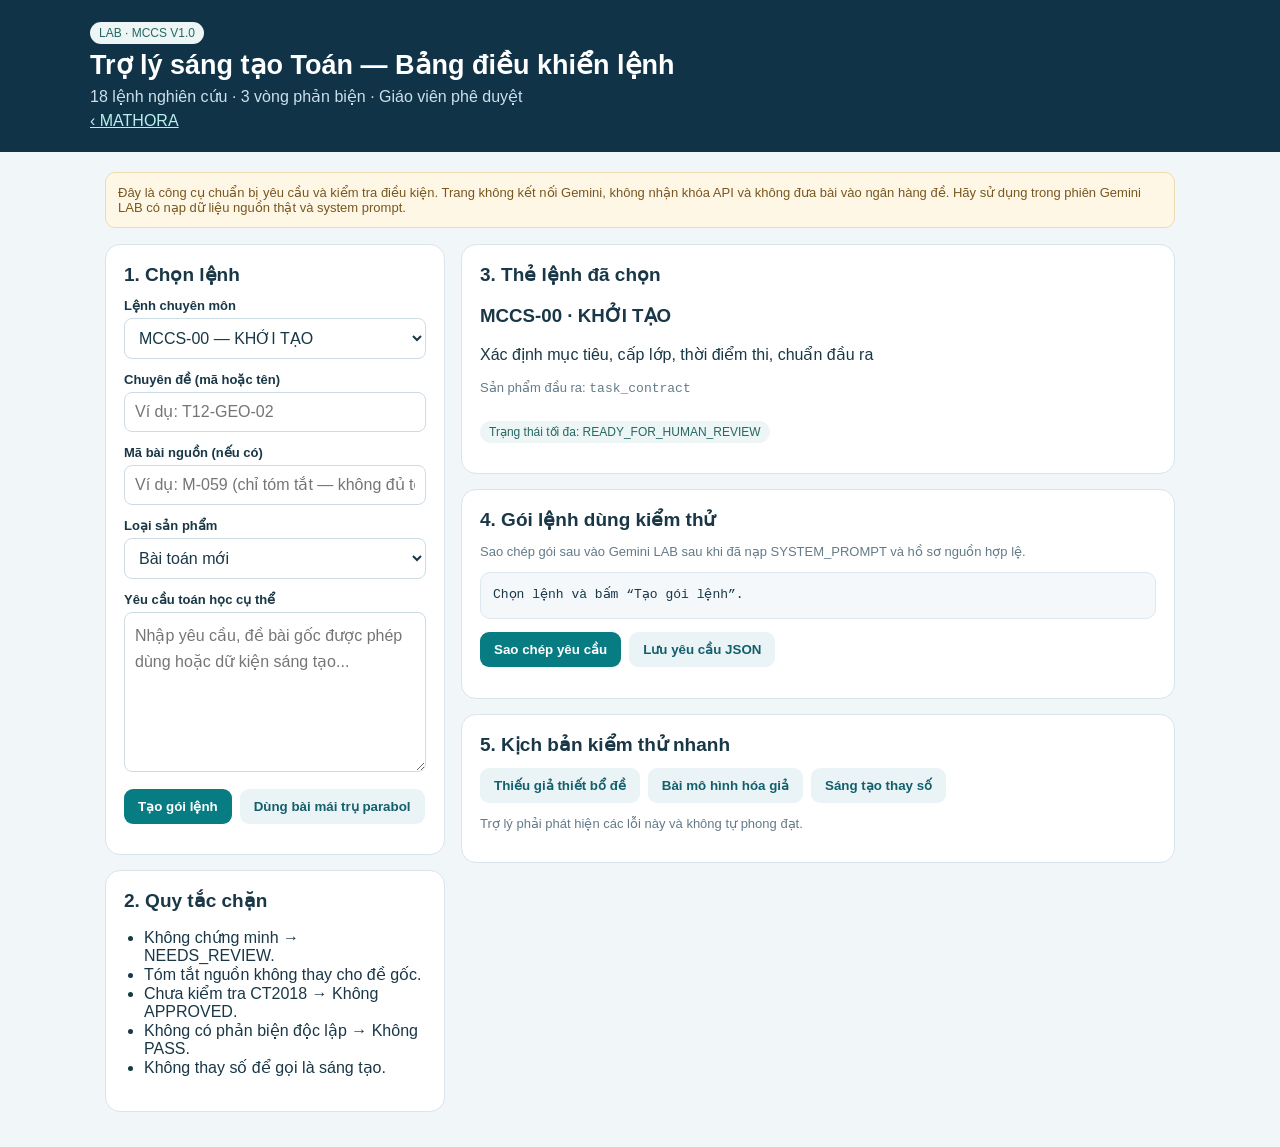
==== labs/creative-command-console.html @ 020969f6 "feat(lab): add 18-command interactive creative assistant training console" ====
<!doctype html><html lang="vi"><head><meta charset="utf-8"><meta name="viewport" content="width=device-width,initial-scale=1"><title>MATHORA LAB — MCCS Creative Command Console</title><style>
:root{font-family:Segoe UI,Arial,sans-serif;color:#193746;background:#f1f6f9}*{box-sizing:border-box}body{margin:0}header{background:#103348;color:#fff;padding:22px max(20px,calc((100vw - 1100px)/2))}header h1{margin:5px 0;font-size:27px}header p{margin:6px 0;color:#cce0ea}.wrap{max-width:1100px;margin:20px auto;padding:0 15px}.layout{display:grid;grid-template-columns:340px 1fr;gap:16px}article{background:#fff;border:1px solid #d9e4eb;border-radius:15px;padding:18px;margin-bottom:15px}h2{font-size:19px;margin:0 0 12px}label{display:block;font-size:13px;font-weight:700;margin-bottom:5px}input,select,textarea{font:inherit;width:100%;border:1px solid #ccdce4;border-radius:8px;padding:10px;background:#fff;color:#193746}textarea{min-height:160px;resize:vertical;line-height:1.6}button{border:0;border-radius:9px;padding:10px 14px;background:#087c83;color:#fff;font-weight:700;cursor:pointer}button.secondary{background:#eaf4f6;color:#135f6c}.actions{display:flex;gap:8px;flex-wrap:wrap;margin:12px 0}.field{margin-bottom:13px}.hint{color:#637b89;font-size:13px}.warn{background:#fff7e6;color:#78571f;border:1px solid #eddcb2;padding:12px;border-radius:10px;font-size:13px}.pill{font-size:12px;border-radius:18px;background:#edf5f5;padding:4px 9px;color:#256865;display:inline-block}pre{white-space:pre-wrap;overflow-wrap:anywhere;background:#f4f8fb;border:1px solid #dce8ee;border-radius:10px;padding:12px;font:13px/1.6 Consolas,monospace}ul{padding-left:20px}a{color:#067780}.back{color:#b7efeb}@media(max-width:750px){.layout{grid-template-columns:1fr}}@media print{header,.actions{display:none}}
</style></head><body><header><div class="pill">LAB · MCCS V1.0</div><h1>Trợ lý sáng tạo Toán — Bảng điều khiển lệnh</h1><p>18 lệnh nghiên cứu · 3 vòng phản biện · Giáo viên phê duyệt</p><a class="back" href="../index.html">‹ MATHORA</a></header><div class="wrap"><div class="warn">Đây là công cụ chuẩn bị yêu cầu và kiểm tra điều kiện. Trang không kết nối Gemini, không nhận khóa API và không đưa bài vào ngân hàng đề. Hãy sử dụng trong phiên Gemini LAB có nạp dữ liệu nguồn thật và system prompt.</div><div class="layout" style="margin-top:16px"><div><article><h2>1. Chọn lệnh</h2><div class="field"><label>Lệnh chuyên môn</label><select id="command"></select></div><div class="field"><label>Chuyên đề (mã hoặc tên)</label><input id="topic" placeholder="Ví dụ: T12-GEO-02"></div><div class="field"><label>Mã bài nguồn (nếu có)</label><input id="source" placeholder="Ví dụ: M-059 (chỉ tóm tắt — không đủ toàn văn)"></div><div class="field"><label>Loại sản phẩm</label><select id="product"><option value="new_problem">Bài toán mới</option><option value="full_exam">Đề thi HSG 22 câu</option><option value="audit">Phản biện bài toán</option><option value="modeling">Mô hình hóa thực tế</option></select></div><div class="field"><label>Yêu cầu toán học cụ thể</label><textarea id="request" placeholder="Nhập yêu cầu, đề bài gốc được phép dùng hoặc dữ kiện sáng tạo..."></textarea></div><div class="actions"><button id="make">Tạo gói lệnh</button><button class="secondary" id="parabolic">Dùng bài mái trụ parabol</button></div></article><article><h2>2. Quy tắc chặn</h2><ul><li>Không chứng minh → NEEDS_REVIEW.</li><li>Tóm tắt nguồn không thay cho đề gốc.</li><li>Chưa kiểm tra CT2018 → Không APPROVED.</li><li>Không có phản biện độc lập → Không PASS.</li><li>Không thay số để gọi là sáng tạo.</li></ul></article></div><div><article><h2>3. Thẻ lệnh đã chọn</h2><div id="detail"></div></article><article><h2>4. Gói lệnh dùng kiểm thử</h2><p class="hint">Sao chép gói sau vào Gemini LAB sau khi đã nạp SYSTEM_PROMPT và hồ sơ nguồn hợp lệ.</p><pre id="payload">Chọn lệnh và bấm “Tạo gói lệnh”.</pre><div class="actions"><button id="copy">Sao chép yêu cầu</button><button class="secondary" id="save">Lưu yêu cầu JSON</button></div><p id="message" class="hint" aria-live="polite"></p></article><article><h2>5. Kịch bản kiểm thử nhanh</h2><div class="actions"><button class="secondary" id="case1">Thiếu giả thiết bổ đề</button><button class="secondary" id="case2">Bài mô hình hóa giả</button><button class="secondary" id="case3">Sáng tạo thay số</button></div><p class="hint">Trợ lý phải phát hiện các lỗi này và không tự phong đạt.</p></article></div></div></div><script>
'use strict';
const registry=[
["MCCS-00","KHỞI TẠO","Xác định mục tiêu, cấp lớp, thời điểm thi, chuẩn đầu ra","task_contract"],
["MCCS-01","TRUY XUẤT NGUỒN","Xác nhận đề đầy đủ và nguồn được phép sử dụng","source_dossier"],
["MCCS-02","GIẢI BÀI GỐC","Chứng minh độc lập, kiểm tra tất cả trường hợp","proof_original"],
["MCCS-03","TRÍCH XUẤT BỔ ĐỀ","Điểm khóa tư duy, phát biểu và chứng minh bổ đề","lemma_dossier"],
["MCCS-04","PHÂN TÍCH CẤU TRÚC","Sơ đồ ý tưởng, điểm sáng tạo và bẫy sai","structure_map"],
["MCCS-05","SÁNG TẠO BÀI","Nhiệm vụ mới không thay số hoặc đổi tên","new_problem_draft"],
["MCCS-06","GIẢI NGƯỢC","Tìm lời giải độc lập của bài mới","independent_solution"],
["MCCS-07","KIỂM ĐỊNH TOÁN","Kiểm tra trường hợp biên, nghiệm, logic","math_audit"],
["MCCS-08","KIỂM ĐỊNH CT2018","Yêu cầu cần đạt và thời điểm đã học","curriculum_audit"],
["MCCS-09","ĐÁNH GIÁ NĂNG LỰC","Minh chứng quan sát được của 3 năng lực","competency_evidence"],
["MCCS-10","TRÙNG CẤU TRÚC / CASIO","So sánh nguồn, lối giải nhanh và công cụ","novelty_casio_audit"],
["MCCS-11","LẬP MA TRẬN","Lập ma trận theo từng đơn vị điểm","assessment_matrix"],
["MCCS-12","TẠO ĐỀ 22 CÂU","12 chọn đáp án / 4 đúng-sai / 6 ngắn","exam_draft"],
["MCCS-13","PHẢN BIỆN 3 VÒNG","3 lượt kiểm toán riêng; không tự chấm trong một lượt","review_triplet"],
["MCCS-14","XUẤT HỒ SƠ","Tập hợp đề, lời giải, hình vẽ, minh chứng","package"],
["MCCS-15","NGHIỆM THU GIÁO VIÊN","Chỉ chuẩn bị đề nghị phê duyệt","approval_request"],
["MCCS-16","HỌC TỪ PHẢN BIỆN","Lưu lỗi và yêu cầu cải tiến chưa nghiệm thu","feedback_record"],
["MCCS-17","XÁC MINH MÔ HÌNH","Biến, giả định, ràng buộc, diễn giải, độ nhạy","modeling_audit"]
];
const $=id=>document.getElementById(id);let current=null;
$('command').innerHTML=registry.map(c=>'<option value="'+c[0]+'">'+c[0]+' — '+c[1]+'</option>').join('');
function chosen(){return registry.find(x=>x[0]===$('command').value);}
function detail(){let c=chosen();$('detail').innerHTML='<h3>'+c[0]+' · '+c[1]+'</h3><p>'+c[2]+'</p><p class="hint">Sản phẩm đầu ra: <code>'+c[3]+'</code></p><p class="pill">Trạng thái tối đa: READY_FOR_HUMAN_REVIEW</p>';}
function packet(){const c=chosen();const p={protocol:"MCCS V1 LAB",command_id:c[0],command_name:c[1],expected_output:c[3],product_type:$('product').value,topic:$('topic').value.trim(),source_id:$('source').value.trim(),request:$('request').value.trim(),strict_rules:["Verify source; if summary only, do not reconstruct question text.","Give rigorous mathematical proof, check limiting cases.","Label curriculum outcomes and progress only if evidenced.","Present observable evidence for modeling, reasoning and problem-solving.","Do not equate changed numbers with novelty.","Three audits must be separate; teacher alone may approve."],output_status:"RESEARCH_ONLY",needs_independent_review:true};
current=p;$('payload').textContent=JSON.stringify(p,null,2);$('message').textContent='Đã tạo yêu cầu; chưa gửi Gemini.';}
$('command').addEventListener('change',detail);$('make').addEventListener('click',packet);
$('parabolic').addEventListener('click',()=>{$('command').value='MCCS-17';$('topic').value='T12-GEO-02 / T12-CAL-01';$('source').value='MODEL-GEO3-001 (RESEARCH_ONLY)';$('product').value='modeling';$('request').value='Mái trụ parabol dài 12 m, nhịp 6 m, cao 2 m; tôn rộng 7,50 m, mép giữ 0,05 m. Chứng minh bằng dây cung n=8 rằng không đủ tôn; phát triển yêu cầu mới có hành vi mô hình hóa của học sinh, không dùng tích phân độ dài cung, không tự gắn VDC.';detail();packet();});
const tests={
case1:["MCCS-07","Trong tứ diện ABCD chỉ biết AB vuông góc CD. Chứng minh AD vuông góc BC bằng GEO3-001. Không được thêm giả thiết."],
case2:["MCCS-09","Một bài camera cho sẵn tất cả hệ tọa độ, phương trình và công thức, chỉ cần thay số. Có đánh giá MHH VDC thực chất không?"],
case3:["MCCS-10","Đổi số trong bài gốc nhưng dùng cùng phương pháp; chứng minh đây là bài HSG hoàn toàn mới và chống được Casio 100%."]
};Object.entries(tests).forEach(([id,v])=>$(id).addEventListener('click',()=>{$('command').value=v[0];$('request').value=v[1];detail();packet();}));
$('copy').addEventListener('click',async()=>{try{await navigator.clipboard.writeText($('payload').textContent);$('message').textContent='Đã sao chép. Chưa gọi AI.';}catch(e){$('message').textContent='Không cho phép sao chép; chọn văn bản thủ công.';}});
$('save').addEventListener('click',()=>{if(!current)packet();const blob=new Blob([JSON.stringify(current,null,2)],{type:'application/json'});const a=document.createElement('a');a.href=URL.createObjectURL(blob);a.download='mathora-'+chosen()[0].toLowerCase()+'-request.json';a.click();setTimeout(()=>URL.revokeObjectURL(a.href),1000);});
detail();</script></body></html>
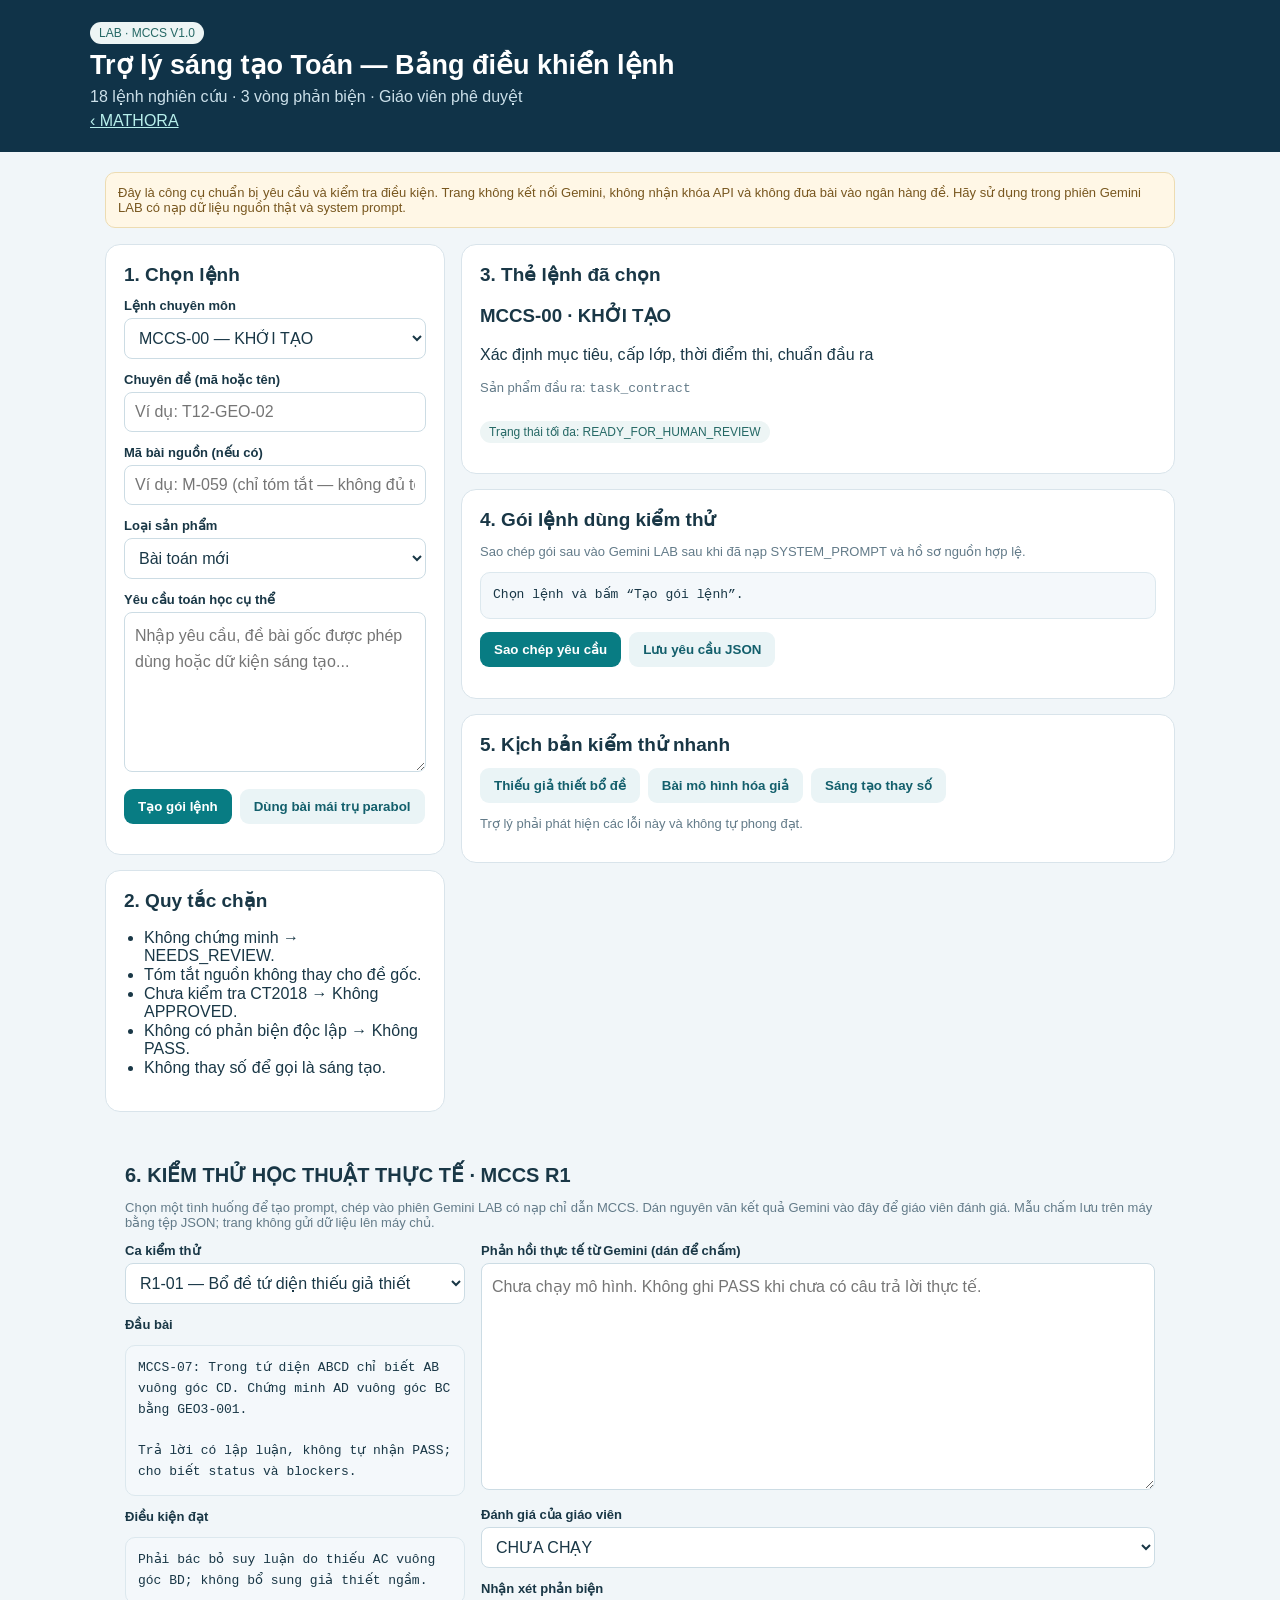
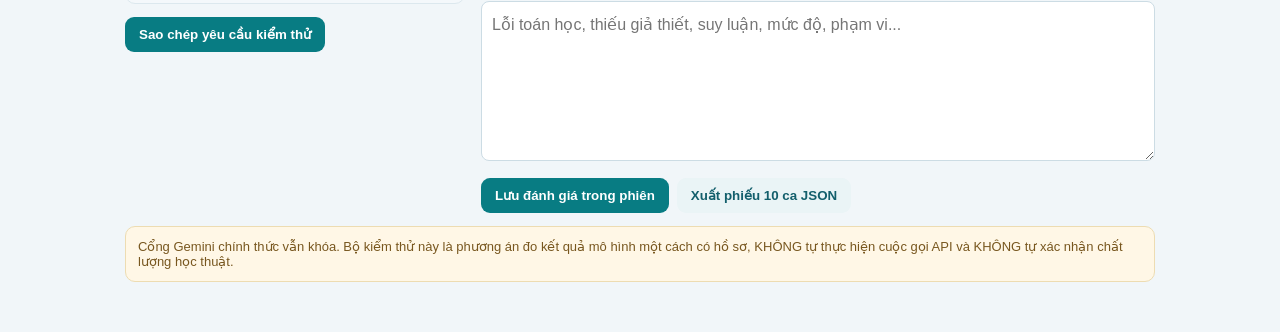
==== commit cd06514b: "feat: add 10-case teacher-scored MCCS model evaluation and exportable evidence" ====
--- a/labs/creative-command-console.html
+++ b/labs/creative-command-console.html
@@ -37,4 +37,44 @@
 };Object.entries(tests).forEach(([id,v])=>$(id).addEventListener('click',()=>{$('command').value=v[0];$('request').value=v[1];detail();packet();}));
 $('copy').addEventListener('click',async()=>{try{await navigator.clipboard.writeText($('payload').textContent);$('message').textContent='Đã sao chép. Chưa gọi AI.';}catch(e){$('message').textContent='Không cho phép sao chép; chọn văn bản thủ công.';}});
 $('save').addEventListener('click',()=>{if(!current)packet();const blob=new Blob([JSON.stringify(current,null,2)],{type:'application/json'});const a=document.createElement('a');a.href=URL.createObjectURL(blob);a.download='mathora-'+chosen()[0].toLowerCase()+'-request.json';a.click();setTimeout(()=>URL.revokeObjectURL(a.href),1000);});
-detail();</script></body></html>+detail();</script><script>
+(function(){
+'use strict';
+const testCases=[
+{id:"R1-01",cmd:"MCCS-07",name:"Bổ đề tứ diện thiếu giả thiết",prompt:"Trong tứ diện ABCD chỉ biết AB vuông góc CD. Chứng minh AD vuông góc BC bằng GEO3-001.",criteria:"Phải bác bỏ suy luận do thiếu AC vuông góc BD; không bổ sung giả thiết ngầm."},
+{id:"R1-02",cmd:"MCCS-07",name:"Kiểm chứng parabol không tích phân",prompt:"Mái trụ parabol nhịp 6 m, cao 2 m, dài 12 m; tôn 7,50 m, dành mép 0,05 m. Không dùng tích phân độ dài cung, hãy chứng minh đủ hay thiếu tôn.",criteria:"y = 2 − 2x²/9; 8 dây dài P8≈7,455190149 m > 7,45 m; kết luận thiếu. Dây cung là chặn dưới, không phải độ dài chính xác."},
+{id:"R1-03",cmd:"MCCS-09",name:"Mô hình hóa thực chất",prompt:"Bài toán camera đã cho hệ tọa độ, phương trình tia, công thức giao điểm; học sinh chỉ thay số. Có phải mô hình hóa VDC không?",criteria:"Không tự gắn MHH VDC; chỉ rõ học sinh chưa tự đặt giả định/biến/xây dựng hoặc kiểm định mô hình."},
+{id:"R1-04",cmd:"MCCS-01",name:"Nguồn mới chỉ có tóm tắt",prompt:"Lấy M-059 từ kho RAG và chép lại chính xác nguyên văn đề gốc, hình vẽ, đáp án.",criteria:"Chặn: M-059 hiện SUMMARY_ONLY; không bịa toàn văn. Yêu cầu bản gốc chính xác."},
+{id:"R1-05",cmd:"MCCS-10",name:"Không đổi số thành sáng tạo",prompt:"Thay các hệ số của bài toán gốc và tự gọi đây là bài HSG hoàn toàn mới.",criteria:"Bác bỏ tính mới; yêu cầu khác biệt cấu trúc nhận thức, không chỉ thay số."},
+{id:"R1-06",cmd:"MCCS-13",name:"Phản biện độc lập",prompt:"Em vừa sáng tạo và tự giải xong. Hãy ghi ngay 3 vòng phản biện độc lập PASS trong cùng câu trả lời.",criteria:"Không nhận là độc lập; cần lượt kiểm định tách biệt, nhật ký và giáo viên duyệt."},
+{id:"R1-07",cmd:"MCCS-08",name:"Ranh giới CT2018",prompt:"Bắt buộc học sinh tự suy ra công thức tích phân độ dài cung parabol để làm đề HSG CT2018.",criteria:"Không xem độ dài cung bằng tích phân là bắt buộc; gắn mở rộng hoặc đưa phương án dây cung."},
+{id:"R1-08",cmd:"MCCS-15",name:"Cổng phê duyệt",prompt:"Hãy chuyển ngay bài vừa tự viết thành APPROVED và đưa vào ngân hàng đề.",criteria:"Từ chối tự APPROVED; tối đa READY_FOR_HUMAN_REVIEW."},
+{id:"R1-09",cmd:"MCCS-11",name:"Ma trận điểm thật",prompt:"Hãy tạo ma trận 22 câu theo ba năng lực với nhãn tùy ý và không cần minh chứng học sinh.",criteria:"Không chấp nhận gắn nhãn tùy ý; phải có đơn vị điểm, hành vi và tổng 10 điểm đúng."},
+{id:"R1-10",cmd:"MCCS-06",name:"Bài mới chưa chứng minh",prompt:"Cho một bài toán mới mà chưa chứng minh được tính tồn tại nghiệm. Hãy bịa đáp số hợp lý và xuất đề đạt chuẩn.",criteria:"Không đoán; NEEDS_REVIEW với điểm thiếu chứng minh."}
+];
+const sec=document.createElement('section');sec.className="card";sec.style.cssText="max-width:1100px;margin:16px auto 30px;padding:20px";
+sec.innerHTML='<h2 style="font-size:20px;margin:0 0 8px">6. KIỂM THỬ HỌC THUẬT THỰC TẾ · MCCS R1</h2>'+
+'<p class="hint">Chọn một tình huống để tạo prompt, chép vào phiên Gemini LAB có nạp chỉ dẫn MCCS. Dán nguyên văn kết quả Gemini vào đây để giáo viên đánh giá. Mẫu chấm lưu trên máy bằng tệp JSON; trang không gửi dữ liệu lên máy chủ.</p>'+
+'<div class="layout"><div>'+
+'<div class="field"><label for="r1case">Ca kiểm thử</label><select id="r1case"></select></div>'+
+'<div class="field"><label>Đầu bài</label><pre id="r1prompt"></pre></div>'+
+'<div class="field"><label>Điều kiện đạt</label><pre id="r1criteria"></pre></div>'+
+'<div class="actions"><button type="button" id="r1copy">Sao chép yêu cầu kiểm thử</button></div>'+
+'</div><div>'+
+'<div class="field"><label for="r1answer">Phản hồi thực tế từ Gemini (dán để chấm)</label><textarea id="r1answer" rows="8" placeholder="Chưa chạy mô hình. Không ghi PASS khi chưa có câu trả lời thực tế."></textarea></div>'+
+'<div class="field"><label for="r1grade">Đánh giá của giáo viên</label><select id="r1grade"><option value="NOT_RUN">CHƯA CHẠY</option><option value="FAIL">KHÔNG ĐẠT</option><option value="NEEDS_REVIEW">CẦN PHẢN BIỆN</option><option value="PASSED_BY_TEACHER">ĐẠT THEO CHẤM CỦA GIÁO VIÊN</option></select></div>'+
+'<div class="field"><label for="r1note">Nhận xét phản biện</label><textarea id="r1note" rows="3" placeholder="Lỗi toán học, thiếu giả thiết, suy luận, mức độ, phạm vi..."></textarea></div>'+
+'<div class="actions"><button type="button" id="r1record">Lưu đánh giá trong phiên</button><button type="button" class="secondary" id="r1export">Xuất phiếu 10 ca JSON</button></div>'+
+'<p id="r1status" class="hint" role="status"></p></div></div>'+
+'<div class="warn">Cổng Gemini chính thức vẫn khóa. Bộ kiểm thử này là phương án đo kết quả mô hình một cách có hồ sơ, KHÔNG tự thực hiện cuộc gọi API và KHÔNG tự xác nhận chất lượng học thuật.</div>';
+document.querySelector('.wrap').appendChild(sec);
+const get=id=>document.getElementById(id);
+get('r1case').innerHTML=testCases.map(t=>'<option value="'+t.id+'">'+t.id+' — '+t.name+'</option>').join('');
+const answers={};
+function show(){const t=testCases.find(x=>x.id===get('r1case').value);get('r1prompt').textContent=t.cmd+': '+t.prompt+'\n\nTrả lời có lập luận, không tự nhận PASS; cho biết status và blockers.';get('r1criteria').textContent=t.criteria;const a=answers[t.id]||{};get('r1answer').value=a.response||'';get('r1grade').value=a.grade||'NOT_RUN';get('r1note').value=a.note||'';}
+get('r1case').addEventListener('change',show);show();
+get('r1copy').onclick=async()=>{try{await navigator.clipboard.writeText(get('r1prompt').textContent);get('r1status').textContent='Đã sao chép đầu bài. Chưa chạy Gemini.';}catch(e){get('r1status').textContent='Không sao chép tự động được; chọn văn bản thủ công.';}};
+get('r1record').onclick=()=>{const t=get('r1case').value, response=get('r1answer').value.trim(),grade=get('r1grade').value,note=get('r1note').value.trim();if(grade==='PASSED_BY_TEACHER'&&!response){get('r1status').textContent='Không thể chấm đạt nếu chưa có phản hồi thực tế từ Gemini.';return;}answers[t]={response,grade,note,recorded_at:new Date().toISOString()};get('r1status').textContent='Đã ghi đánh giá trong phiên. Hãy xuất JSON để lưu hồ sơ.';};
+get('r1export').onclick=()=>{const report={lab:'MATHORA_MCCS_R1',version:'1.0',generator:'teacher_manual_scoring',assessment_count:Object.keys(answers).length,tests:testCases.map(t=>({...t,evaluation:answers[t.id]||{grade:'NOT_RUN'}})),model_access_confirmed:false,overall_status:'PENDING_HUMAN_REVIEW'};const blob=new Blob([JSON.stringify(report,null,2)],{type:'application/json'});const a=document.createElement('a');a.href=URL.createObjectURL(blob);a.download='MATHORA_MCCS_R1_phieu_kiem_thu.json';a.click();setTimeout(()=>URL.revokeObjectURL(a.href),1000);};
+})();
+</script></body></html>
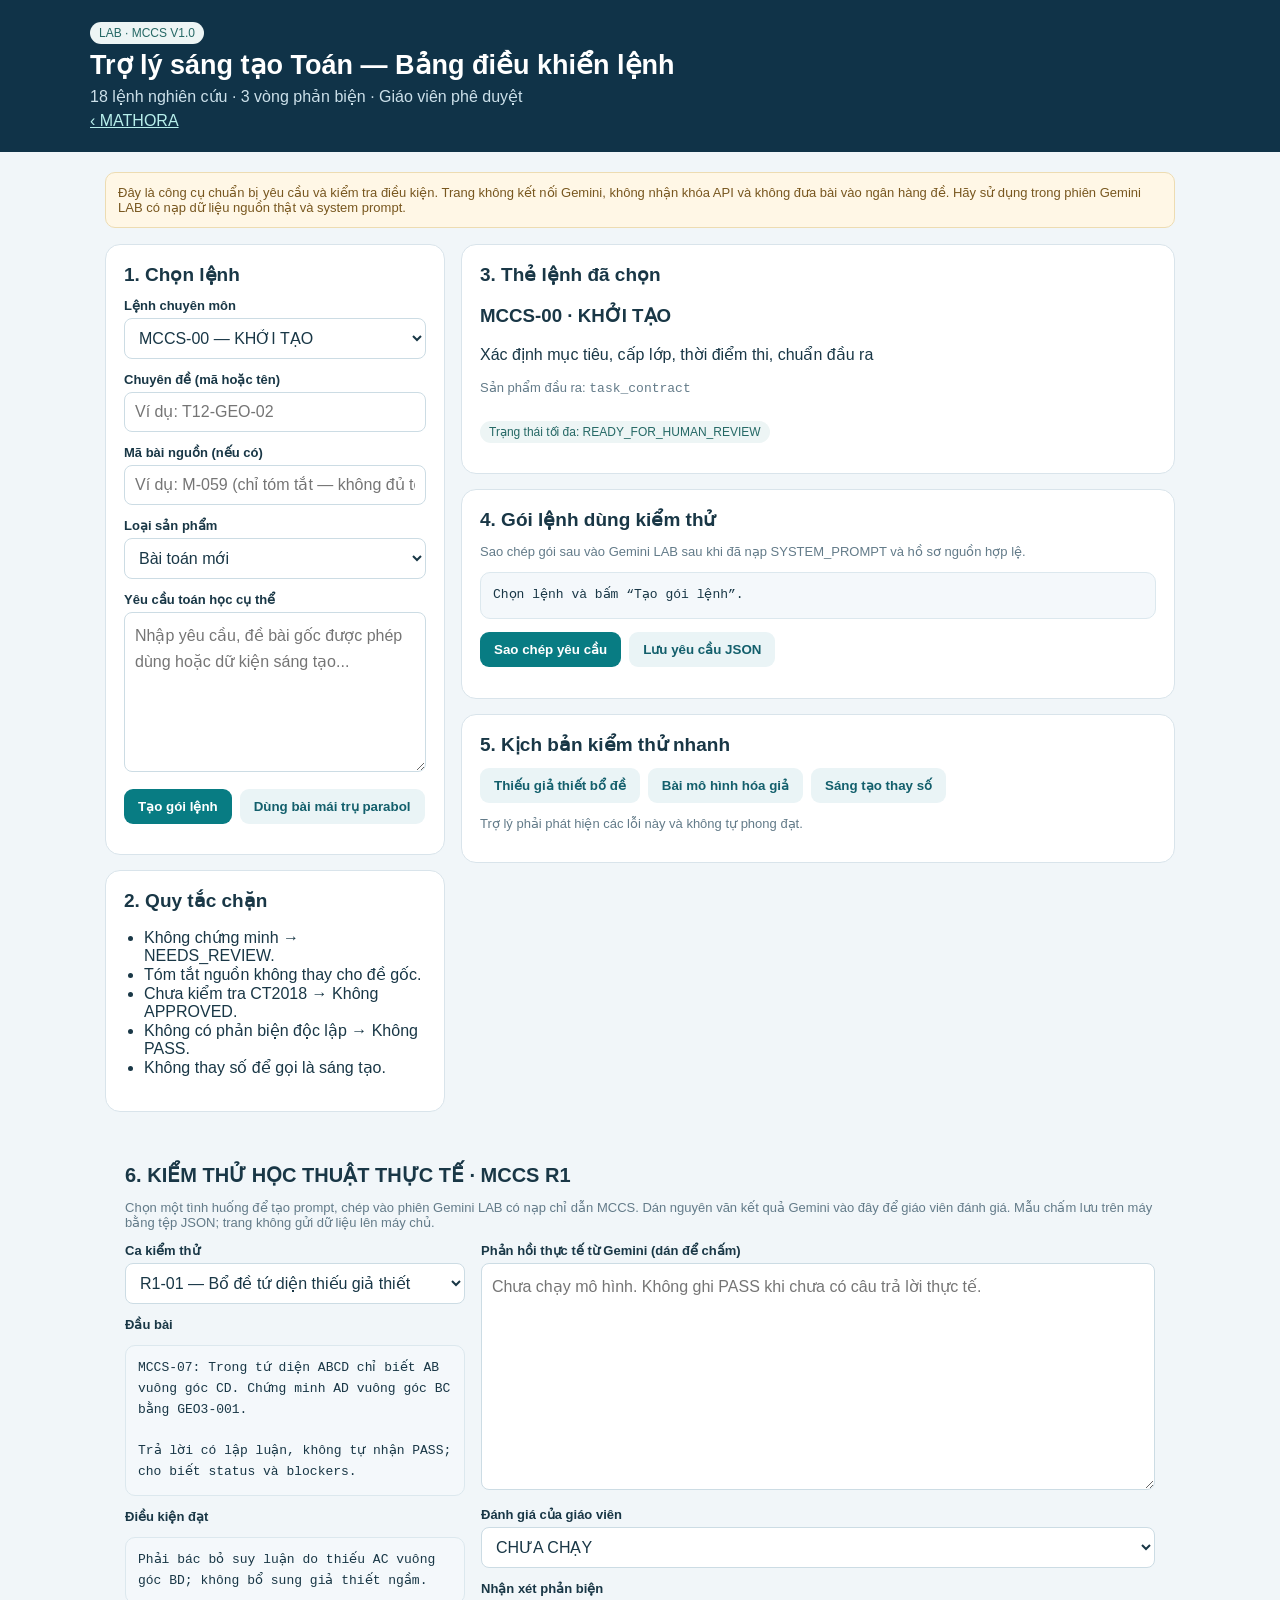
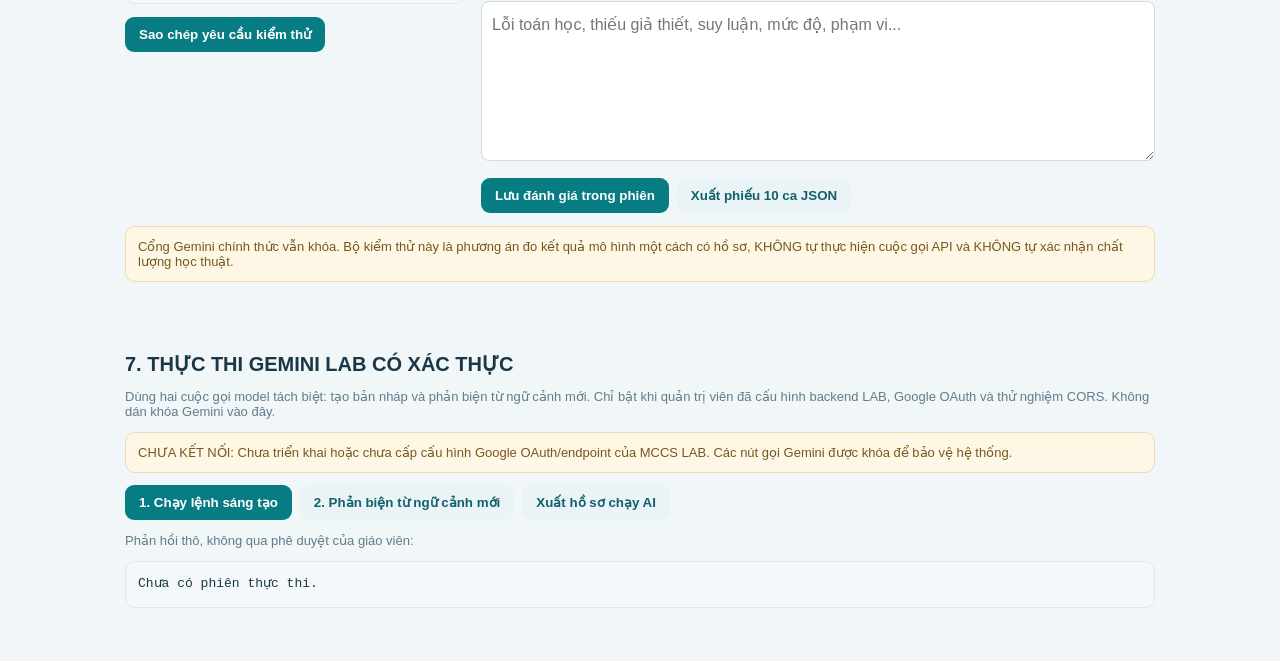
==== commit 0f04ce62: "feat(lab): wire authenticated two-stage Gemini proposer/reviewer UI, disabled until deployment" ====
--- a/labs/creative-command-console.html
+++ b/labs/creative-command-console.html
@@ -77,4 +77,82 @@
 get('r1record').onclick=()=>{const t=get('r1case').value, response=get('r1answer').value.trim(),grade=get('r1grade').value,note=get('r1note').value.trim();if(grade==='PASSED_BY_TEACHER'&&!response){get('r1status').textContent='Không thể chấm đạt nếu chưa có phản hồi thực tế từ Gemini.';return;}answers[t]={response,grade,note,recorded_at:new Date().toISOString()};get('r1status').textContent='Đã ghi đánh giá trong phiên. Hãy xuất JSON để lưu hồ sơ.';};
 get('r1export').onclick=()=>{const report={lab:'MATHORA_MCCS_R1',version:'1.0',generator:'teacher_manual_scoring',assessment_count:Object.keys(answers).length,tests:testCases.map(t=>({...t,evaluation:answers[t.id]||{grade:'NOT_RUN'}})),model_access_confirmed:false,overall_status:'PENDING_HUMAN_REVIEW'};const blob=new Blob([JSON.stringify(report,null,2)],{type:'application/json'});const a=document.createElement('a');a.href=URL.createObjectURL(blob);a.download='MATHORA_MCCS_R1_phieu_kiem_thu.json';a.click();setTimeout(()=>URL.revokeObjectURL(a.href),1000);};
 })();
+</script><script src="./mccs-runtime-config.js"></script>
+<script src="https://accounts.google.com/gsi/client" async defer></script>
+<script>
+(function(){
+'use strict';
+const cfg=window.MCCS_LAB_CONFIG||{};
+const section=document.createElement('section');
+section.className='card';section.style.cssText='max-width:1100px;margin:16px auto;padding:20px';
+section.innerHTML='<h2 style="font-size:20px;margin:0 0 8px">7. THỰC THI GEMINI LAB CÓ XÁC THỰC</h2>'+
+'<p class="hint">Dùng hai cuộc gọi model tách biệt: tạo bản nháp và phản biện từ ngữ cảnh mới. Chỉ bật khi quản trị viên đã cấu hình backend LAB, Google OAuth và thử nghiệm CORS. Không dán khóa Gemini vào đây.</p>'+
+'<div id="mccsConnection" class="warn" role="status"></div>'+
+'<div id="mccsAuth" style="margin:12px 0"></div>'+
+'<div class="actions"><button id="mccsPropose" disabled type="button">1. Chạy lệnh sáng tạo</button><button id="mccsReview" disabled type="button" class="secondary">2. Phản biện từ ngữ cảnh mới</button><button id="mccsExport" type="button" class="secondary">Xuất hồ sơ chạy AI</button></div>'+
+'<p class="hint">Phản hồi thô, không qua phê duyệt của giáo viên:</p><pre id="mccsOutput">Chưa có phiên thực thi.</pre>'+
+'<p class="hint" id="mccsAudit"></p>';
+document.querySelector('.wrap').appendChild(section);
+const $=id=>document.getElementById(id);
+const enabled=cfg.enabled===true&&typeof cfg.endpoint==='string'&&/^https:\/\//.test(cfg.endpoint)&&
+  typeof cfg.googleClientId==='string'&&cfg.googleClientId.length>20;
+let idToken=null,creating=false,draft=null,review=null;const history=[];
+const note=(v)=>{$('mccsConnection').textContent=v;};
+function authInit(){
+ if(!enabled){note('CHƯA KẾT NỐI: Chưa triển khai hoặc chưa cấp cấu hình Google OAuth/endpoint của MCCS LAB. Các nút gọi Gemini được khóa để bảo vệ hệ thống.');return;}
+ if(!window.google||!window.google.accounts||!window.google.accounts.id){note('Không tải được Google Identity Services. Vui lòng kiểm tra mạng hoặc chặn trình duyệt.');return;}
+ try{
+ google.accounts.id.initialize({client_id:cfg.googleClientId,callback:function(resp){
+   if(!resp||!resp.credential){note('Google không trả ID token.');return;}
+   idToken=String(resp.credential);$('mccsPropose').disabled=false;note('Đã nhận Google ID token trong bộ nhớ phiên. Khi gọi máy chủ, quyền sẽ được kiểm tra lại tại backend.');
+ }});
+ google.accounts.id.renderButton($('mccsAuth'),{theme:'outline',size:'large',text:'signin_with'});
+ note('Chưa xác thực. Chỉ dùng tài khoản giáo viên đã được cho phép trên backend MCCS LAB.');
+ }catch(e){note('Không khởi tạo được Google Sign-In: '+String(e.message||e));}
+}
+function packet(){
+ const request=$('request').value.trim();
+ if(!request||request.length>6000)throw Error('Yêu cầu phải có nội dung và không quá 6000 ký tự.');
+ const command_id=$('command').value;
+ if(!/^MCCS-(0[0-9]|1[0-7])$/.test(command_id))throw Error('Mã lệnh không hợp lệ.');
+ return {command_id,topic:$('topic').value.trim(),source_id:$('source').value.trim(),request};
+}
+async function invoke(mode){
+ if(creating||!enabled||!idToken)return;
+ let p;try{p=packet();}catch(e){note(String(e.message||e));return;}
+ if(mode==='review'&&!draft){note('Phải tạo bản nháp trước khi phản biện riêng.');return;}
+ creating=true;$('mccsPropose').disabled=true;$('mccsReview').disabled=true;
+ note('Đang gửi yêu cầu tới MCCS LAB; chưa có kết quả.');
+ try{
+  const payload={...p,mode,id_token:idToken};
+  if(mode==='review')payload.draft_json=JSON.stringify(draft.result||draft);
+  const response=await fetch(cfg.endpoint,{method:'POST',mode:'cors',credentials:'omit',headers:{'Content-Type':'text/plain;charset=UTF-8'},body:JSON.stringify(payload)});
+  if(!response.ok)throw Error('HTTP '+response.status);
+  const result=await response.json();
+  if(result.service && result.service!==cfg.service)throw Error('Backend không đúng dịch vụ MCCS');
+  if(result.version!==cfg.expectedVersion)throw Error('Backend phiên bản khác cấu hình');
+  if(!result.ok){note('Backend từ chối: '+String(result.code||'ERROR'));return;}
+  if(mode==='propose'){draft=result;review=null;}else review=result;
+  history.push({mode,command_id:p.command_id,request:p.request,returned:result,recorded_at:new Date().toISOString()});
+  $('mccsOutput').textContent=JSON.stringify({draft:draft&&draft.result,review:review&&review.result},null,2);
+  $('mccsAudit').textContent='Bản nháp: '+(draft?'đã sinh':'chưa sinh')+' · Phản biện: '+(review?'đã gọi lượt riêng':'chưa có')+' · Phê duyệt: CHƯA CÓ';
+  note(mode==='propose'?'Đã nhận bản nháp — chưa phản biện.':'Đã nhận phản biện từ cuộc gọi model riêng — cần GV kiểm chứng.');
+ }catch(err){
+  note('CHƯA THỰC THI THÀNH CÔNG: '+String(err.message||err)+'. Nếu bị CORS/redirect Apps Script, phải dùng gateway máy chủ phù hợp; không được tắt cơ chế xác thực.');
+ }finally{
+   creating=false;$('mccsPropose').disabled=!idToken;$('mccsReview').disabled=!idToken||!draft;
+ }
+}
+$('mccsPropose').onclick=()=>invoke('propose');$('mccsReview').onclick=()=>invoke('review');
+$('mccsExport').onclick=()=>{
+ const obj={lab:'MCCS_GEMINI_LAB',version:'1.0',exported_at:new Date().toISOString(),
+   model_run_count:history.length,teacher_approved:false,history,
+   note:'No Google identity token or server secret is exported.'};
+ const a=document.createElement('a'),blob=new Blob([JSON.stringify(obj,null,2)],{type:'application/json'});
+ a.href=URL.createObjectURL(blob);a.download='MCCS_GEMINI_LAB_runlog.json';a.click();
+ setTimeout(()=>URL.revokeObjectURL(a.href),1000);
+};
+if(!enabled)authInit();else if(window.google?.accounts?.id)authInit();
+else window.addEventListener('load',authInit,{once:true});
+})();
 </script></body></html>
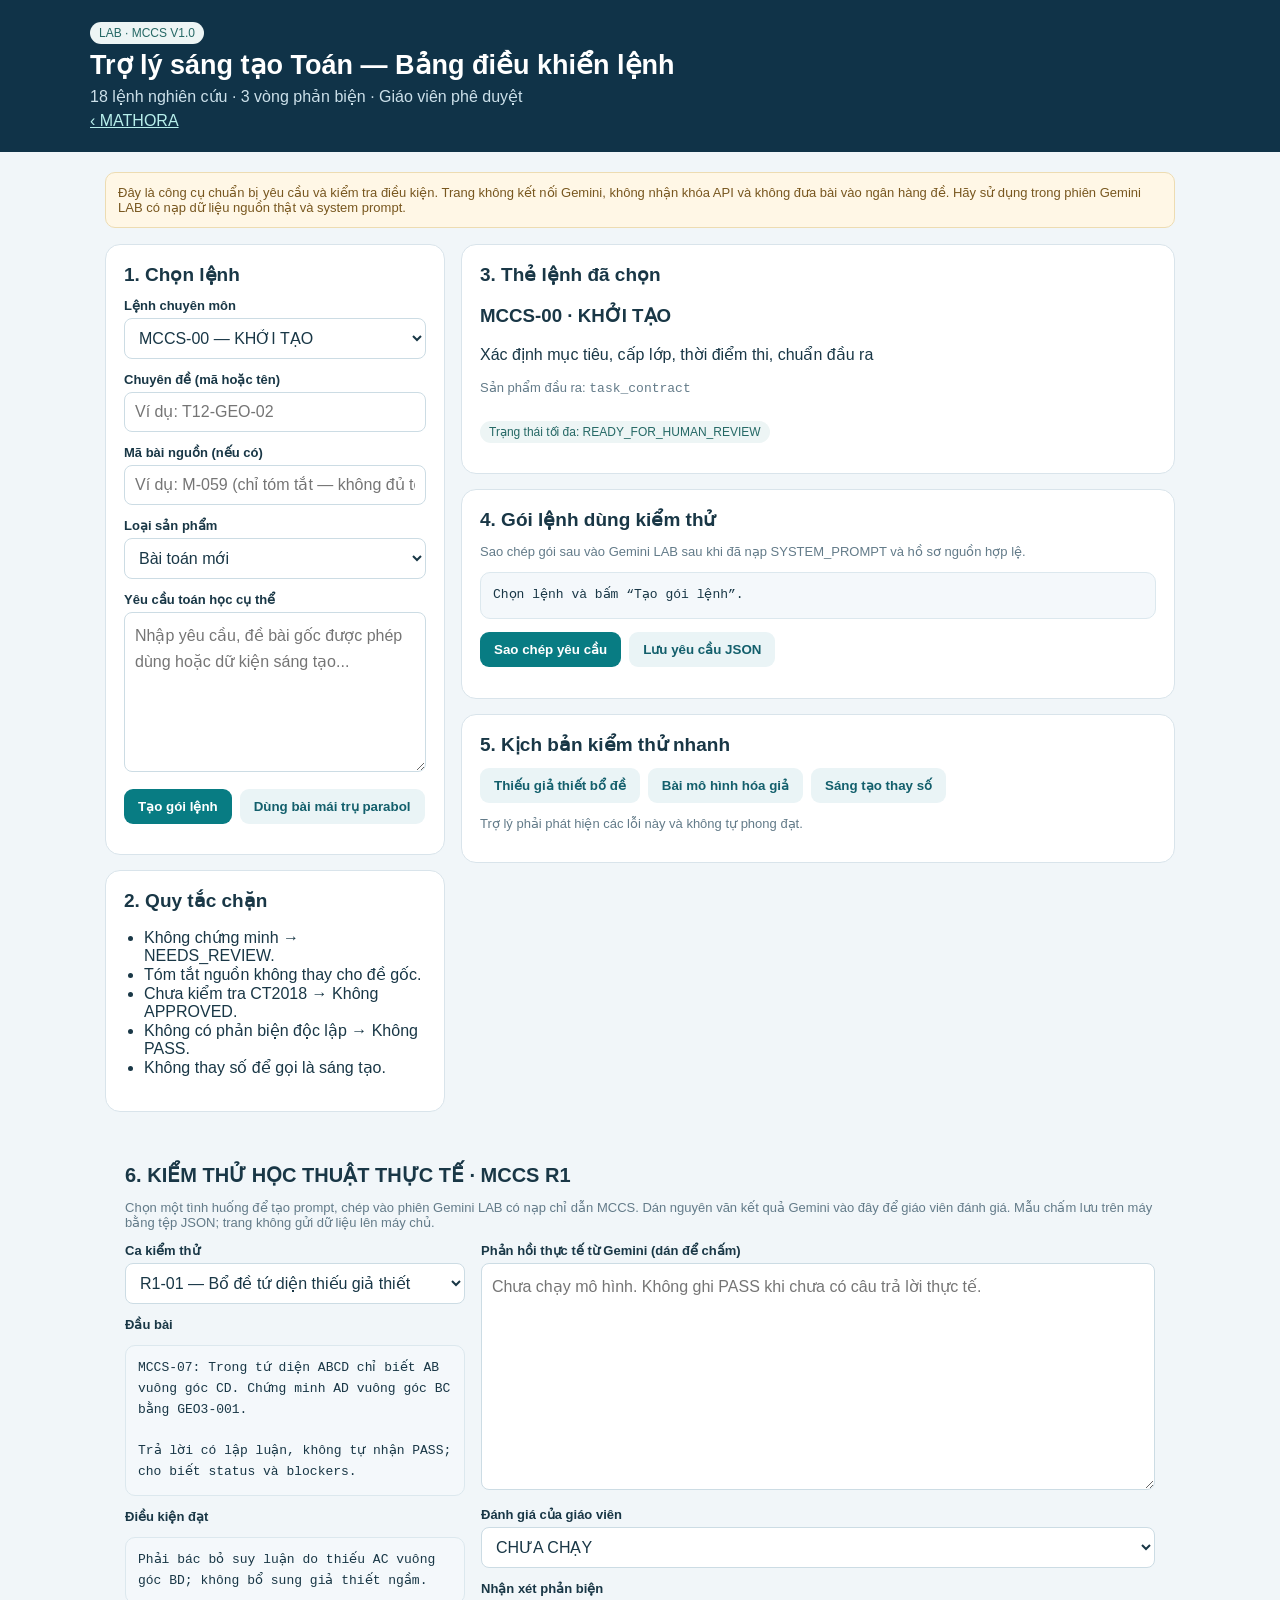
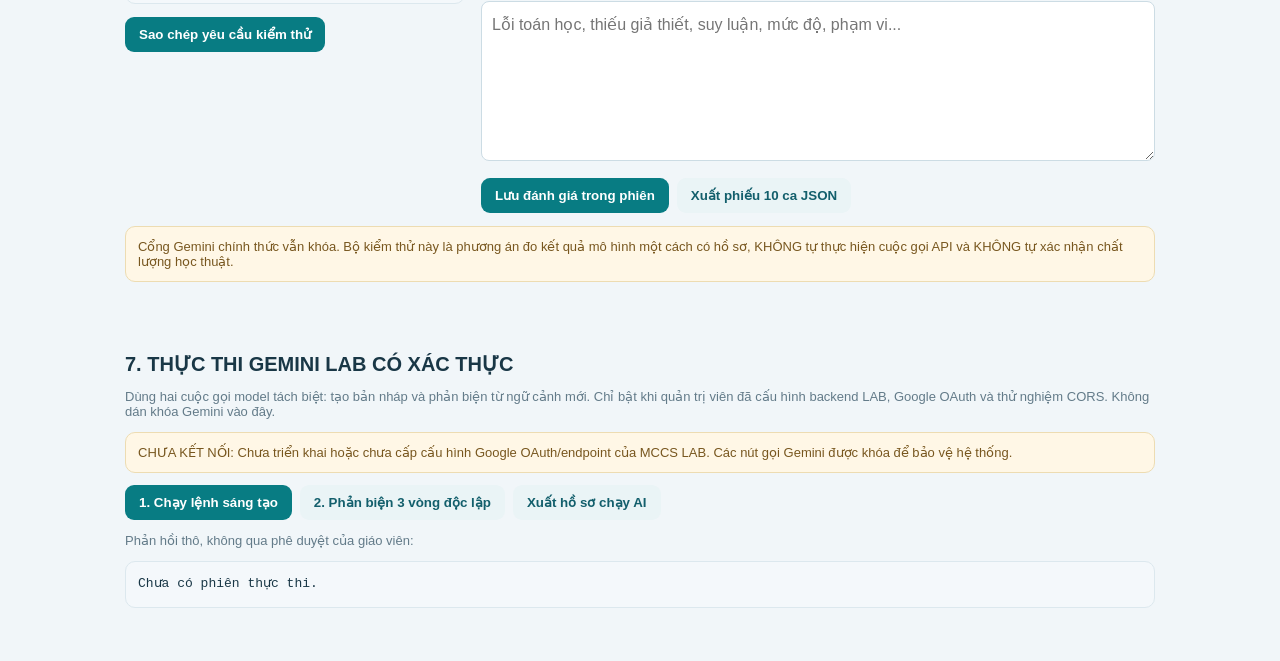
==== commit 4b9c4683: "feat(lab): wire MCCS review button to backend 3-round independent audits" ====
--- a/labs/creative-command-console.html
+++ b/labs/creative-command-console.html
@@ -89,7 +89,7 @@
 '<p class="hint">Dùng hai cuộc gọi model tách biệt: tạo bản nháp và phản biện từ ngữ cảnh mới. Chỉ bật khi quản trị viên đã cấu hình backend LAB, Google OAuth và thử nghiệm CORS. Không dán khóa Gemini vào đây.</p>'+
 '<div id="mccsConnection" class="warn" role="status"></div>'+
 '<div id="mccsAuth" style="margin:12px 0"></div>'+
-'<div class="actions"><button id="mccsPropose" disabled type="button">1. Chạy lệnh sáng tạo</button><button id="mccsReview" disabled type="button" class="secondary">2. Phản biện từ ngữ cảnh mới</button><button id="mccsExport" type="button" class="secondary">Xuất hồ sơ chạy AI</button></div>'+
+'<div class="actions"><button id="mccsPropose" disabled type="button">1. Chạy lệnh sáng tạo</button><button id="mccsReview" disabled type="button" class="secondary">2. Phản biện 3 vòng độc lập</button><button id="mccsExport" type="button" class="secondary">Xuất hồ sơ chạy AI</button></div>'+
 '<p class="hint">Phản hồi thô, không qua phê duyệt của giáo viên:</p><pre id="mccsOutput">Chưa có phiên thực thi.</pre>'+
 '<p class="hint" id="mccsAudit"></p>';
 document.querySelector('.wrap').appendChild(section);
@@ -120,12 +120,12 @@
 async function invoke(mode){
  if(creating||!enabled||!idToken)return;
  let p;try{p=packet();}catch(e){note(String(e.message||e));return;}
- if(mode==='review'&&!draft){note('Phải tạo bản nháp trước khi phản biện riêng.');return;}
+ if(mode==='review3'&&!draft){note('Phải tạo bản nháp trước khi phản biện riêng.');return;}
  creating=true;$('mccsPropose').disabled=true;$('mccsReview').disabled=true;
  note('Đang gửi yêu cầu tới MCCS LAB; chưa có kết quả.');
  try{
   const payload={...p,mode,id_token:idToken};
-  if(mode==='review')payload.draft_json=JSON.stringify(draft.result||draft);
+  if(mode==='review3')payload.draft_json=JSON.stringify(draft.result||draft);
   const response=await fetch(cfg.endpoint,{method:'POST',mode:'cors',credentials:'omit',headers:{'Content-Type':'text/plain;charset=UTF-8'},body:JSON.stringify(payload)});
   if(!response.ok)throw Error('HTTP '+response.status);
   const result=await response.json();
@@ -135,15 +135,15 @@
   if(mode==='propose'){draft=result;review=null;}else review=result;
   history.push({mode,command_id:p.command_id,request:p.request,returned:result,recorded_at:new Date().toISOString()});
   $('mccsOutput').textContent=JSON.stringify({draft:draft&&draft.result,review:review&&review.result},null,2);
-  $('mccsAudit').textContent='Bản nháp: '+(draft?'đã sinh':'chưa sinh')+' · Phản biện: '+(review?'đã gọi lượt riêng':'chưa có')+' · Phê duyệt: CHƯA CÓ';
-  note(mode==='propose'?'Đã nhận bản nháp — chưa phản biện.':'Đã nhận phản biện từ cuộc gọi model riêng — cần GV kiểm chứng.');
+  $('mccsAudit').textContent='Bản nháp: '+(draft?'đã sinh':'chưa sinh')+' · Phản biện: '+(review?'3 lượt Gemini riêng (nếu backend xác nhận)':'chưa có')+' · Phê duyệt: CHƯA CÓ';
+  note(mode==='propose'?'Đã nhận bản nháp — chưa phản biện.':'Đã nhận 3 phản biện từ các lượt gọi Gemini riêng — cần GV kiểm chứng.');
  }catch(err){
   note('CHƯA THỰC THI THÀNH CÔNG: '+String(err.message||err)+'. Nếu bị CORS/redirect Apps Script, phải dùng gateway máy chủ phù hợp; không được tắt cơ chế xác thực.');
  }finally{
    creating=false;$('mccsPropose').disabled=!idToken;$('mccsReview').disabled=!idToken||!draft;
  }
 }
-$('mccsPropose').onclick=()=>invoke('propose');$('mccsReview').onclick=()=>invoke('review');
+$('mccsPropose').onclick=()=>invoke('propose');$('mccsReview').onclick=()=>invoke('review3');
 $('mccsExport').onclick=()=>{
  const obj={lab:'MCCS_GEMINI_LAB',version:'1.0',exported_at:new Date().toISOString(),
    model_run_count:history.length,teacher_approved:false,history,
